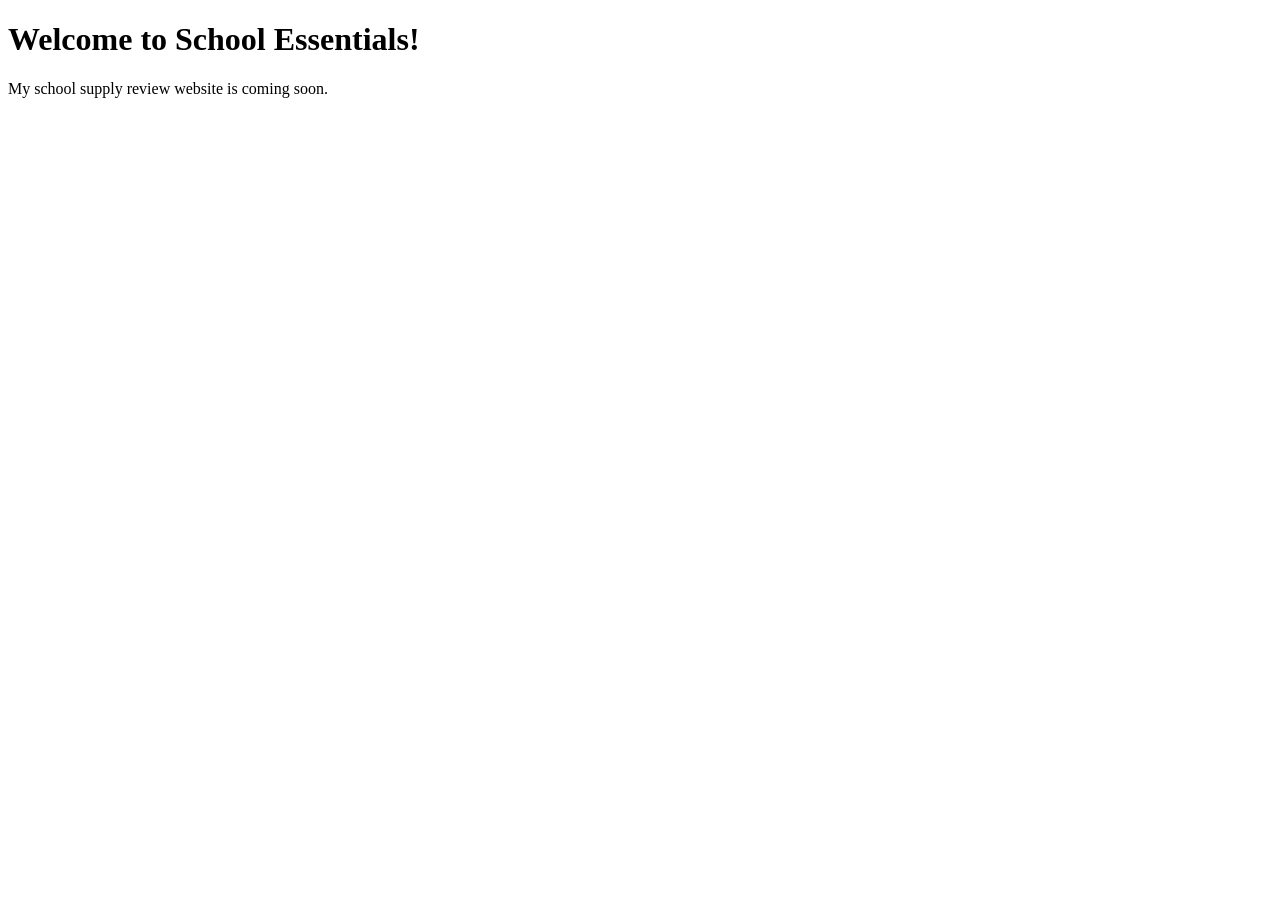
==== index.html @ aa4e3958 "Create index.html" ====
<!DOCTYPE html>
<html>
<head>
    <title>School Essentials</title>
</head>
<body>
    <h1>Welcome to School Essentials!</h1>
    <p>My school supply review website is coming soon.</p>
</body>
</html>
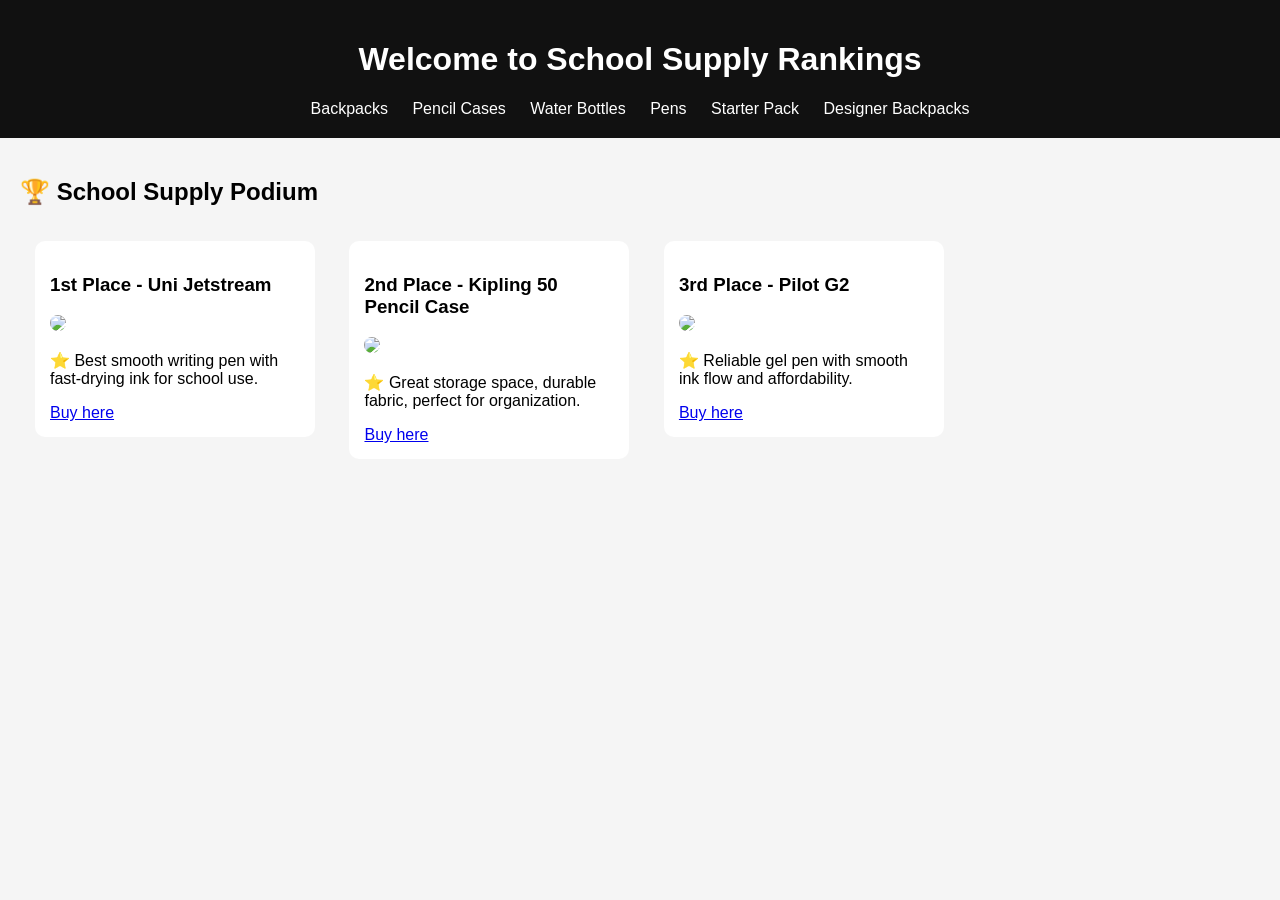
==== commit 26fd2107: "Update index.html" ====
--- a/index.html
+++ b/index.html
@@ -1,10 +1,46 @@
 <!DOCTYPE html>
 <html>
 <head>
-    <title>School Essentials</title>
+  <title>School Supply Rankings</title>
+  <link rel="stylesheet" href="style.css">
 </head>
+
 <body>
-    <h1>Welcome to School Essentials!</h1>
-    <p>My school supply review website is coming soon.</p>
+<header>
+  <h1>Welcome to School Supply Rankings</h1>
+  <nav>
+    <a href="backpacks.html">Backpacks</a>
+    <a href="pencil-cases.html">Pencil Cases</a>
+    <a href="water-bottles.html">Water Bottles</a>
+    <a href="pens.html">Pens</a>
+    <a href="starter-pack.html">Starter Pack</a>
+    <a href="designer-backpacks.html">Designer Backpacks</a>
+  </nav>
+</header>
+
+<div class="container">
+  <h2>🏆 School Supply Podium</h2>
+
+  <div class="card">
+    <h3>1st Place - Uni Jetstream</h3>
+    <img src="https://upload.wikimedia.org/wikipedia/commons/3/3d/Jetstream_pen.jpg">
+    <p>⭐ Best smooth writing pen with fast-drying ink for school use.</p>
+    <a href="https://www.amazon.com/s?k=uni+jetstream+pen">Buy here</a>
+  </div>
+
+  <div class="card">
+    <h3>2nd Place - Kipling 50 Pencil Case</h3>
+    <img src="https://upload.wikimedia.org/wikipedia/commons/5/5c/Kipling_logo_bag.jpg">
+    <p>⭐ Great storage space, durable fabric, perfect for organization.</p>
+    <a href="https://www.amazon.com/s?k=kipling+50+pen+pencil+case">Buy here</a>
+  </div>
+
+  <div class="card">
+    <h3>3rd Place - Pilot G2</h3>
+    <img src="https://upload.wikimedia.org/wikipedia/commons/4/4f/Pilot_G2_pen.jpg">
+    <p>⭐ Reliable gel pen with smooth ink flow and affordability.</p>
+    <a href="https://www.amazon.com/s?k=pilot+g2+pen">Buy here</a>
+  </div>
+</div>
 </body>
 </html>
--- a/style.css
+++ b/style.css
@@ -0,0 +1,47 @@
+body {
+  font-family: Arial, sans-serif;
+  margin: 0;
+  background: #f5f5f5;
+}
+
+header {
+  background: #111;
+  color: white;
+  padding: 20px;
+  text-align: center;
+}
+
+nav a {
+  margin: 10px;
+  color: white;
+  text-decoration: none;
+}
+
+.container {
+  padding: 20px;
+}
+
+.card {
+  background: white;
+  padding: 15px;
+  margin: 15px;
+  border-radius: 10px;
+  display: inline-block;
+  width: 250px;
+  vertical-align: top;
+}
+
+img {
+  width: 100%;
+  border-radius: 10px;
+}
+
+.stars {
+  color: gold;
+  font-size: 18px;
+}
+
+.small {
+  font-size: 12px;
+  color: gray;
+}
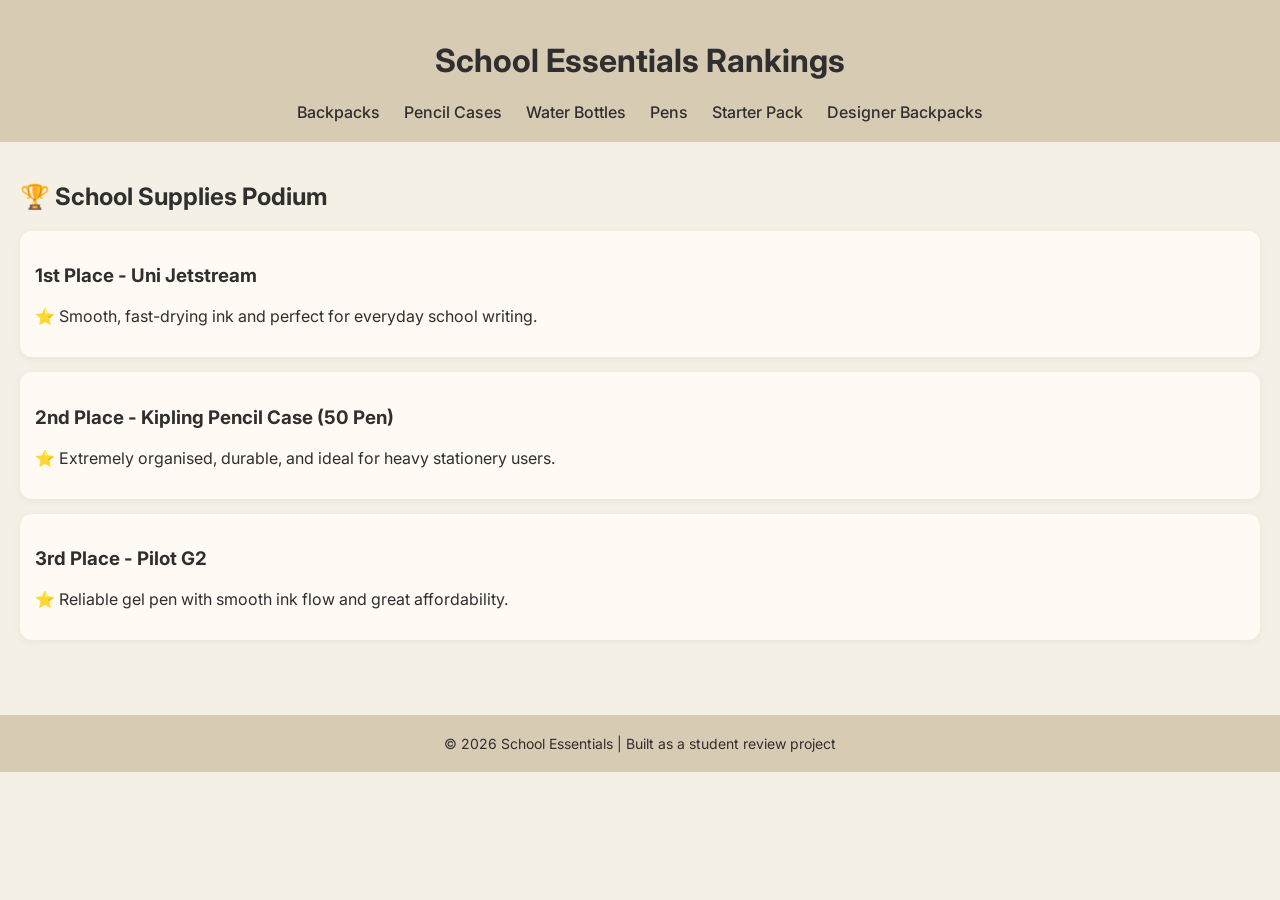
==== commit ef9c11bf: "Update index.html" ====
--- a/index.html
+++ b/index.html
@@ -1,13 +1,14 @@
 <!DOCTYPE html>
 <html>
 <head>
-  <title>School Supply Rankings</title>
+  <title>School Essentials Rankings</title>
   <link rel="stylesheet" href="style.css">
 </head>
 
 <body>
+
 <header>
-  <h1>Welcome to School Supply Rankings</h1>
+  <h1>School Essentials Rankings</h1>
   <nav>
     <a href="backpacks.html">Backpacks</a>
     <a href="pencil-cases.html">Pencil Cases</a>
@@ -19,28 +20,27 @@
 </header>
 
 <div class="container">
-  <h2>🏆 School Supply Podium</h2>
+  <h2>🏆 School Supplies Podium</h2>
 
   <div class="card">
     <h3>1st Place - Uni Jetstream</h3>
-    <img src="https://upload.wikimedia.org/wikipedia/commons/3/3d/Jetstream_pen.jpg">
-    <p>⭐ Best smooth writing pen with fast-drying ink for school use.</p>
-    <a href="https://www.amazon.com/s?k=uni+jetstream+pen">Buy here</a>
+    <p>⭐ Smooth, fast-drying ink and perfect for everyday school writing.</p>
   </div>
 
   <div class="card">
-    <h3>2nd Place - Kipling 50 Pencil Case</h3>
-    <img src="https://upload.wikimedia.org/wikipedia/commons/5/5c/Kipling_logo_bag.jpg">
-    <p>⭐ Great storage space, durable fabric, perfect for organization.</p>
-    <a href="https://www.amazon.com/s?k=kipling+50+pen+pencil+case">Buy here</a>
+    <h3>2nd Place - Kipling Pencil Case (50 Pen)</h3>
+    <p>⭐ Extremely organised, durable, and ideal for heavy stationery users.</p>
   </div>
 
   <div class="card">
     <h3>3rd Place - Pilot G2</h3>
-    <img src="https://upload.wikimedia.org/wikipedia/commons/4/4f/Pilot_G2_pen.jpg">
-    <p>⭐ Reliable gel pen with smooth ink flow and affordability.</p>
-    <a href="https://www.amazon.com/s?k=pilot+g2+pen">Buy here</a>
+    <p>⭐ Reliable gel pen with smooth ink flow and great affordability.</p>
   </div>
 </div>
+
+<footer>
+  © 2026 School Essentials | Built as a student review project
+</footer>
+
 </body>
 </html>
--- a/style.css
+++ b/style.css
@@ -1,20 +1,23 @@
+@import url('https://fonts.googleapis.com/css2?family=Inter:wght@300;400;600;700&display=swap');
+
 body {
-  font-family: Arial, sans-serif;
   margin: 0;
-  background: #f5f5f5;
+  font-family: 'Inter', sans-serif;
+  background: #f5f0e6; /* beige */
+  color: #2f2f2f;
 }
 
 header {
-  background: #111;
-  color: white;
+  background: #d8cbb3;
   padding: 20px;
   text-align: center;
 }
 
 nav a {
   margin: 10px;
-  color: white;
   text-decoration: none;
+  color: #2f2f2f;
+  font-weight: 500;
 }
 
 .container {
@@ -22,26 +25,21 @@
 }
 
 .card {
-  background: white;
+  background: #fffaf3;
+  margin: 15px 0;
   padding: 15px;
-  margin: 15px;
-  border-radius: 10px;
-  display: inline-block;
-  width: 250px;
-  vertical-align: top;
-}
-
-img {
-  width: 100%;
-  border-radius: 10px;
+  border-radius: 12px;
+  box-shadow: 0 2px 8px rgba(0,0,0,0.05);
 }
 
 .stars {
-  color: gold;
-  font-size: 18px;
+  color: #b08d57;
 }
 
-.small {
-  font-size: 12px;
-  color: gray;
+footer {
+  margin-top: 40px;
+  padding: 20px;
+  text-align: center;
+  background: #d8cbb3;
+  font-size: 14px;
 }
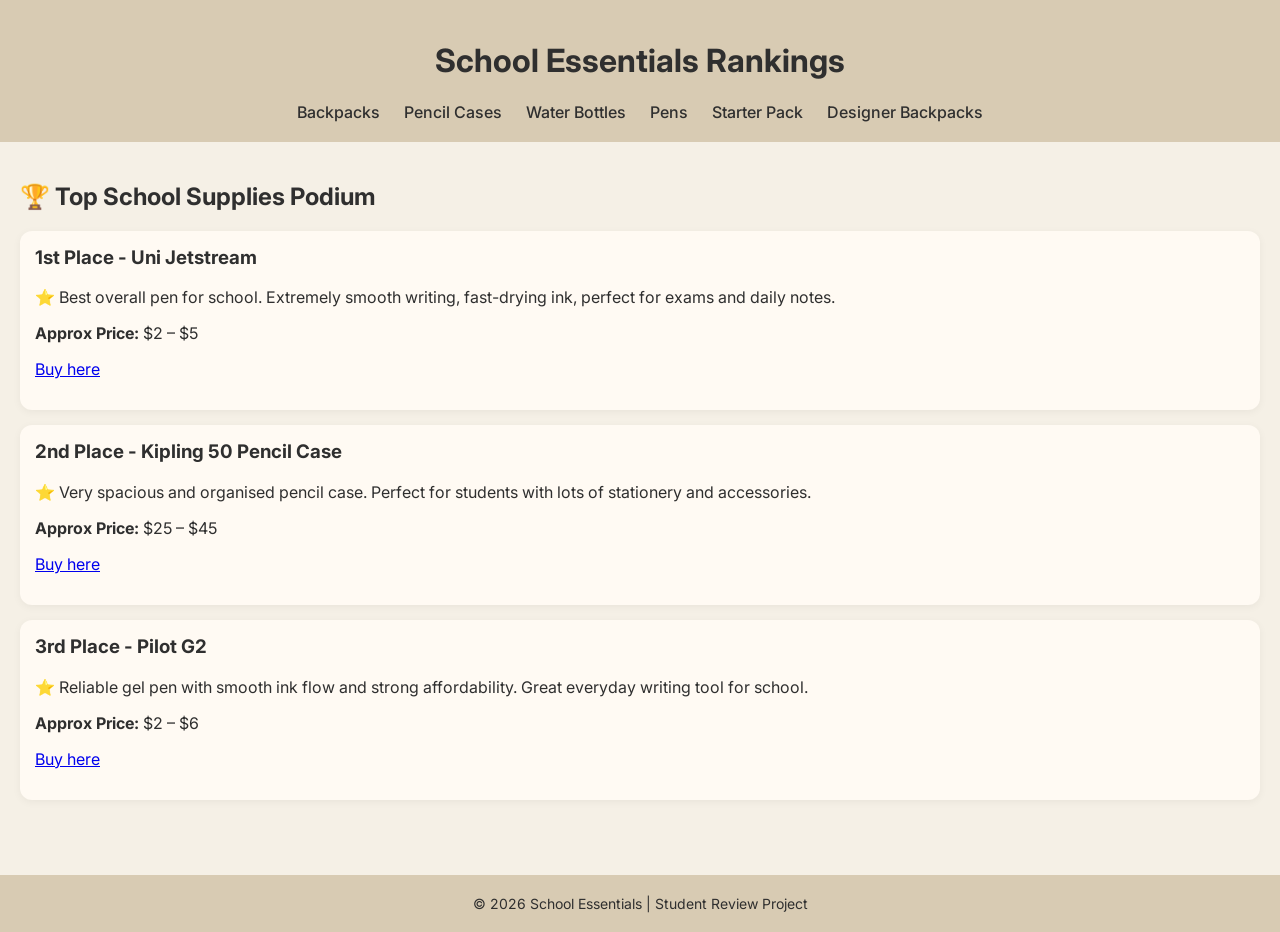
==== commit d3e4713b: "Update index.html" ====
--- a/index.html
+++ b/index.html
@@ -20,26 +20,34 @@
 </header>
 
 <div class="container">
-  <h2>🏆 School Supplies Podium</h2>
+
+  <h2>🏆 Top School Supplies Podium</h2>
 
   <div class="card">
     <h3>1st Place - Uni Jetstream</h3>
-    <p>⭐ Smooth, fast-drying ink and perfect for everyday school writing.</p>
+    <p>⭐ Best overall pen for school. Extremely smooth writing, fast-drying ink, perfect for exams and daily notes.</p>
+    <p><strong>Approx Price:</strong> $2 – $5</p>
+    <p><a href="https://www.amazon.com/s?k=uni+jetstream+pen" target="_blank">Buy here</a></p>
   </div>
 
   <div class="card">
-    <h3>2nd Place - Kipling Pencil Case (50 Pen)</h3>
-    <p>⭐ Extremely organised, durable, and ideal for heavy stationery users.</p>
+    <h3>2nd Place - Kipling 50 Pencil Case</h3>
+    <p>⭐ Very spacious and organised pencil case. Perfect for students with lots of stationery and accessories.</p>
+    <p><strong>Approx Price:</strong> $25 – $45</p>
+    <p><a href="https://www.amazon.com/s?k=kipling+50+pen+pencil+case" target="_blank">Buy here</a></p>
   </div>
 
   <div class="card">
     <h3>3rd Place - Pilot G2</h3>
-    <p>⭐ Reliable gel pen with smooth ink flow and great affordability.</p>
+    <p>⭐ Reliable gel pen with smooth ink flow and strong affordability. Great everyday writing tool for school.</p>
+    <p><strong>Approx Price:</strong> $2 – $6</p>
+    <p><a href="https://www.amazon.com/s?k=pilot+g2+pen" target="_blank">Buy here</a></p>
   </div>
+
 </div>
 
 <footer>
-  © 2026 School Essentials | Built as a student review project
+  © 2026 School Essentials | Student Review Project
 </footer>
 
 </body>
--- a/style.css
+++ b/style.css
@@ -3,7 +3,7 @@
 body {
   margin: 0;
   font-family: 'Inter', sans-serif;
-  background: #f5f0e6; /* beige */
+  background: #f5f0e6;
   color: #2f2f2f;
 }
 
@@ -26,14 +26,14 @@
 
 .card {
   background: #fffaf3;
+  padding: 15px;
   margin: 15px 0;
-  padding: 15px;
   border-radius: 12px;
   box-shadow: 0 2px 8px rgba(0,0,0,0.05);
 }
 
-.stars {
-  color: #b08d57;
+.card h3 {
+  margin-top: 0;
 }
 
 footer {
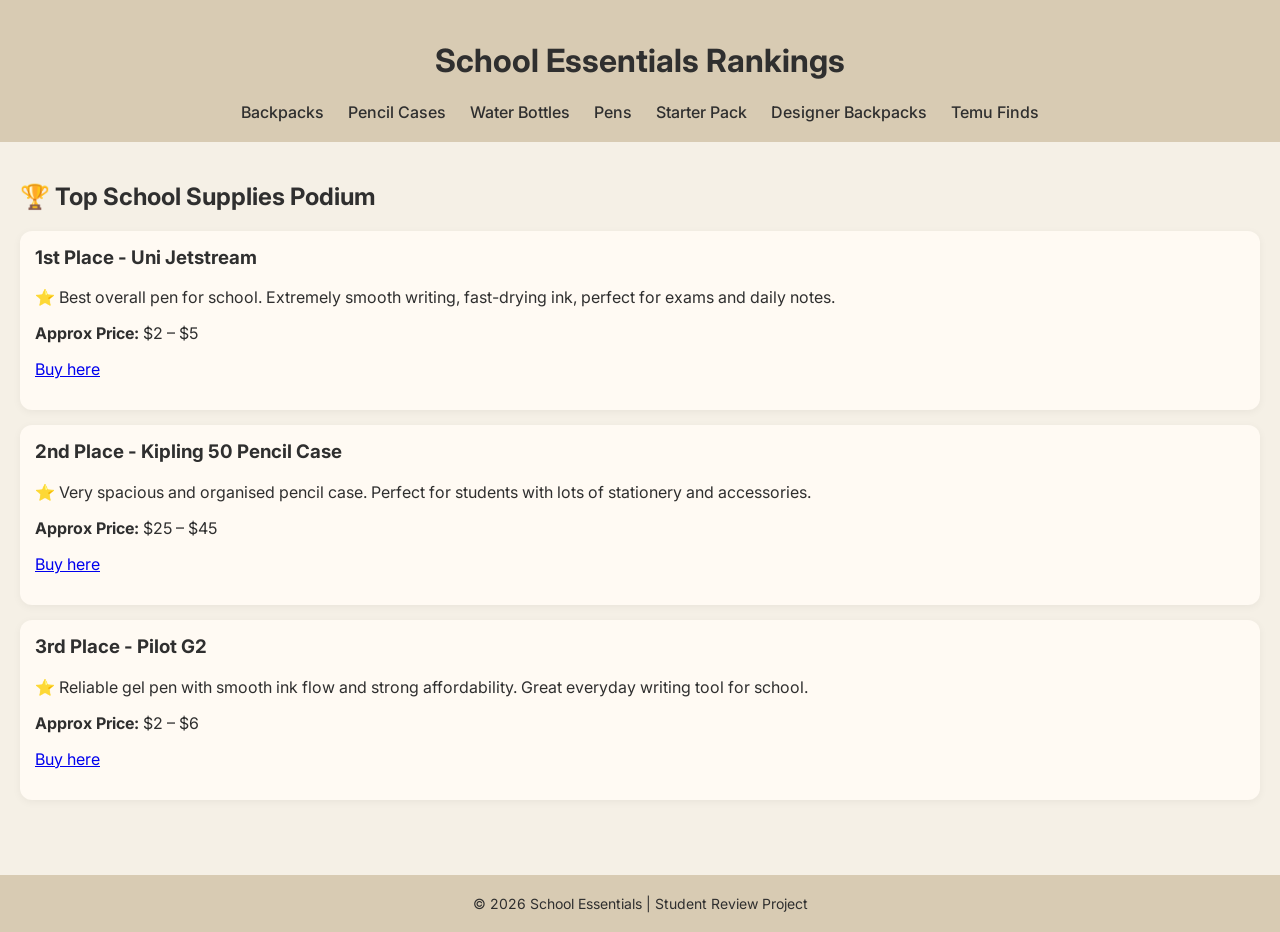
==== commit ec48b6c2: "Update index.html" ====
--- a/index.html
+++ b/index.html
@@ -16,6 +16,7 @@
     <a href="pens.html">Pens</a>
     <a href="starter-pack.html">Starter Pack</a>
     <a href="designer-backpacks.html">Designer Backpacks</a>
+    <a href="temu-finds.html">Temu Finds</a>
   </nav>
 </header>
 
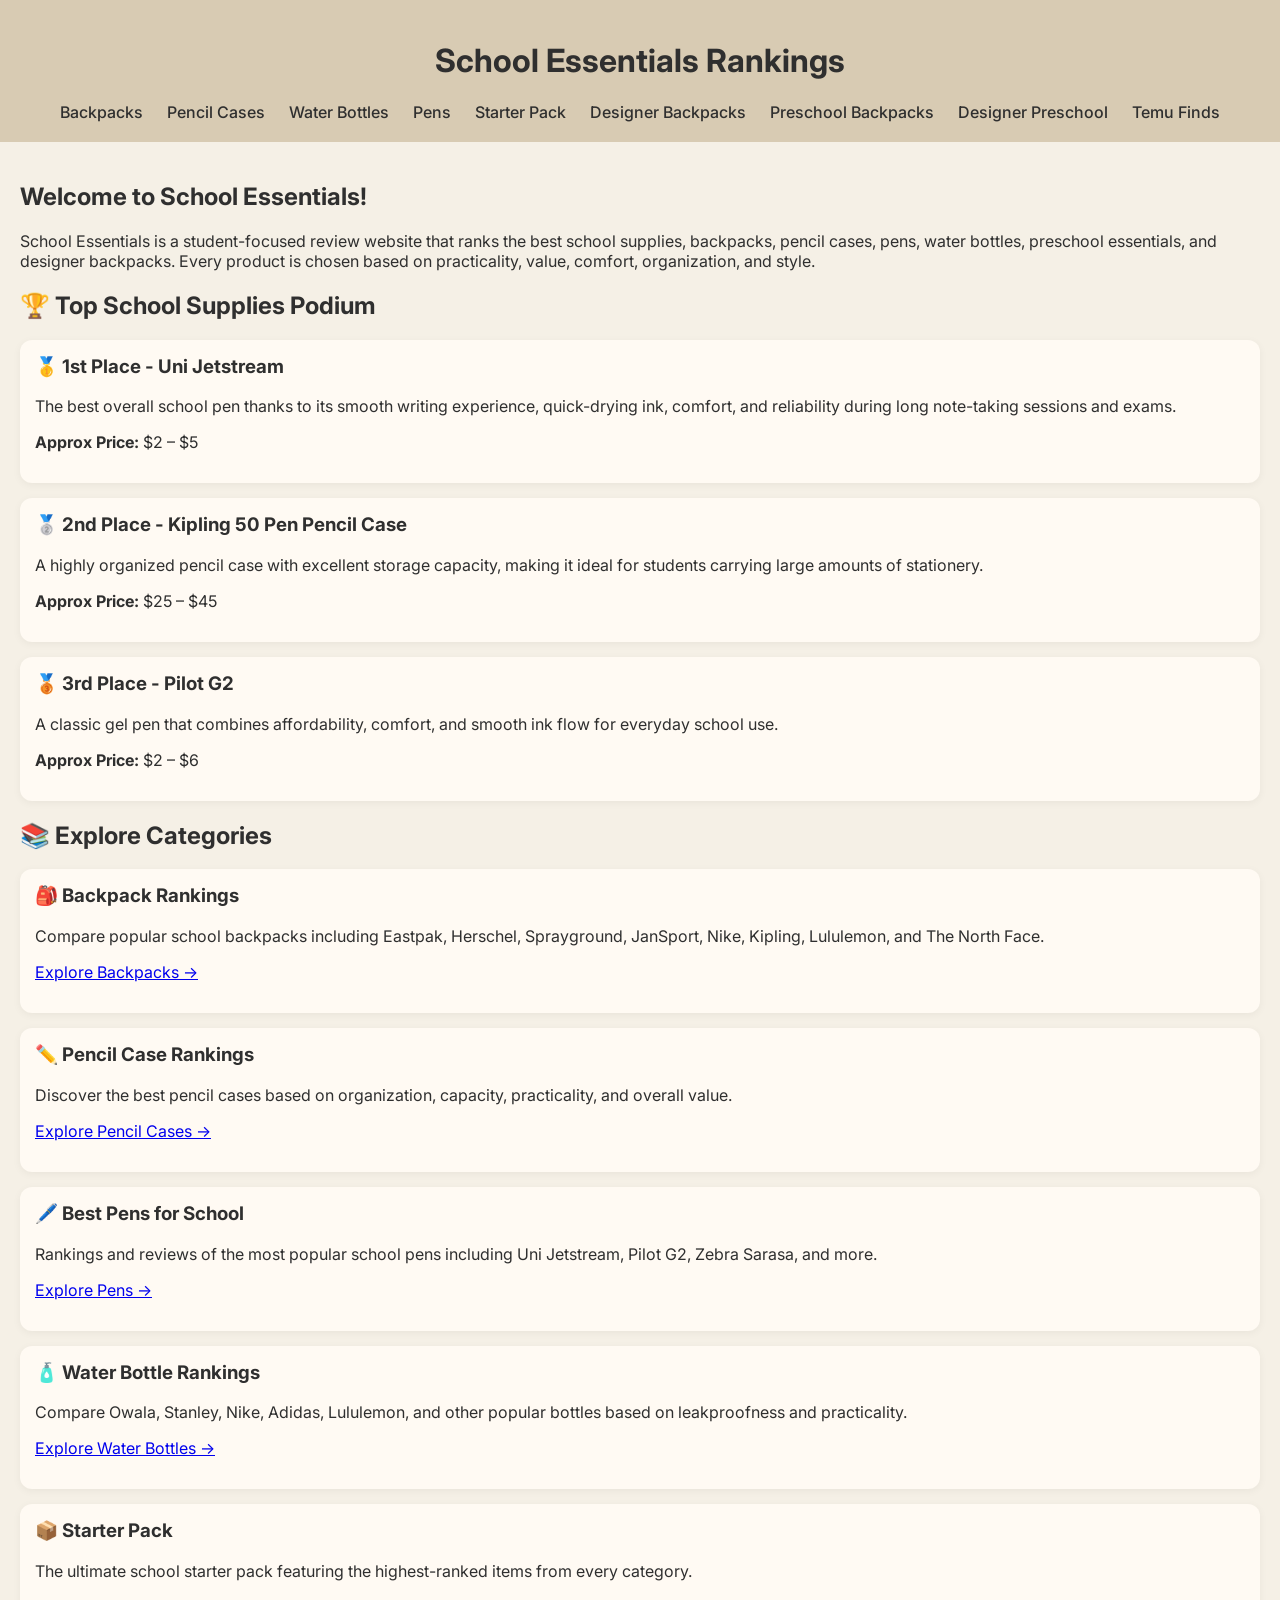
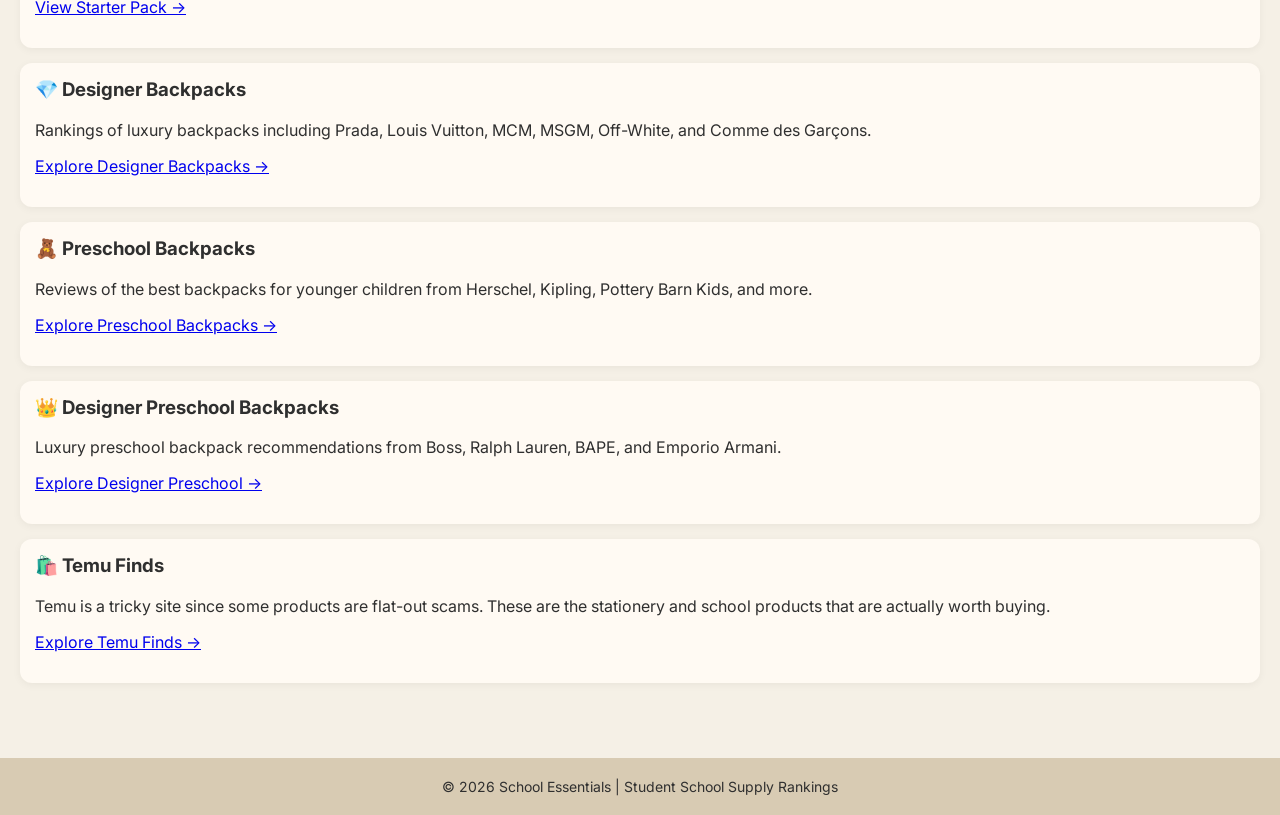
==== commit 25bc7c67: "Update index.html" ====
--- a/index.html
+++ b/index.html
@@ -1,54 +1,157 @@
 <!DOCTYPE html>
 <html>
 <head>
-  <title>School Essentials Rankings</title>
-  <link rel="stylesheet" href="style.css">
+    <title>School Essentials Rankings</title>
+    <link rel="stylesheet" href="style.css">
 </head>
 
 <body>
 
 <header>
-  <h1>School Essentials Rankings</h1>
-  <nav>
-    <a href="backpacks.html">Backpacks</a>
-    <a href="pencil-cases.html">Pencil Cases</a>
-    <a href="water-bottles.html">Water Bottles</a>
-    <a href="pens.html">Pens</a>
-    <a href="starter-pack.html">Starter Pack</a>
-    <a href="designer-backpacks.html">Designer Backpacks</a>
-    <a href="temu-finds.html">Temu Finds</a>
-  </nav>
+    <h1>School Essentials Rankings</h1>
+
+    <nav>
+        <a href="backpacks.html">Backpacks</a>
+        <a href="pencil-cases.html">Pencil Cases</a>
+        <a href="water-bottles.html">Water Bottles</a>
+        <a href="pens.html">Pens</a>
+        <a href="starter-pack.html">Starter Pack</a>
+        <a href="designer-backpacks.html">Designer Backpacks</a>
+        <a href="preschool-backpacks.html">Preschool Backpacks</a>
+        <a href="designer-preschool.html">Designer Preschool</a>
+        <a href="temu-finds.html">Temu Finds</a>
+    </nav>
 </header>
 
 <div class="container">
 
-  <h2>🏆 Top School Supplies Podium</h2>
+    <h2>Welcome to School Essentials!</h2>
 
-  <div class="card">
-    <h3>1st Place - Uni Jetstream</h3>
-    <p>⭐ Best overall pen for school. Extremely smooth writing, fast-drying ink, perfect for exams and daily notes.</p>
-    <p><strong>Approx Price:</strong> $2 – $5</p>
-    <p><a href="https://www.amazon.com/s?k=uni+jetstream+pen" target="_blank">Buy here</a></p>
-  </div>
+    <p>
+        School Essentials is a student-focused review website that ranks the
+        best school supplies, backpacks, pencil cases, pens, water bottles,
+        preschool essentials, and designer backpacks. Every product is chosen
+        based on practicality, value, comfort, organization, and style.
+    </p>
 
-  <div class="card">
-    <h3>2nd Place - Kipling 50 Pencil Case</h3>
-    <p>⭐ Very spacious and organised pencil case. Perfect for students with lots of stationery and accessories.</p>
-    <p><strong>Approx Price:</strong> $25 – $45</p>
-    <p><a href="https://www.amazon.com/s?k=kipling+50+pen+pencil+case" target="_blank">Buy here</a></p>
-  </div>
+    <h2>🏆 Top School Supplies Podium</h2>
 
-  <div class="card">
-    <h3>3rd Place - Pilot G2</h3>
-    <p>⭐ Reliable gel pen with smooth ink flow and strong affordability. Great everyday writing tool for school.</p>
-    <p><strong>Approx Price:</strong> $2 – $6</p>
-    <p><a href="https://www.amazon.com/s?k=pilot+g2+pen" target="_blank">Buy here</a></p>
-  </div>
+    <div class="card">
+        <h3>🥇 1st Place - Uni Jetstream</h3>
+        <p>
+            The best overall school pen thanks to its smooth writing experience,
+            quick-drying ink, comfort, and reliability during long note-taking
+            sessions and exams.
+        </p>
+        <p><strong>Approx Price:</strong> $2 – $5</p>
+    </div>
+
+    <div class="card">
+        <h3>🥈 2nd Place - Kipling 50 Pen Pencil Case</h3>
+        <p>
+            A highly organized pencil case with excellent storage capacity,
+            making it ideal for students carrying large amounts of stationery.
+        </p>
+        <p><strong>Approx Price:</strong> $25 – $45</p>
+    </div>
+
+    <div class="card">
+        <h3>🥉 3rd Place - Pilot G2</h3>
+        <p>
+            A classic gel pen that combines affordability, comfort, and smooth
+            ink flow for everyday school use.
+        </p>
+        <p><strong>Approx Price:</strong> $2 – $6</p>
+    </div>
+
+    <h2>📚 Explore Categories</h2>
+
+    <div class="card">
+        <h3>🎒 Backpack Rankings</h3>
+        <p>
+            Compare popular school backpacks including Eastpak, Herschel,
+            Sprayground, JanSport, Nike, Kipling, Lululemon, and The North Face.
+        </p>
+        <p><a href="backpacks.html">Explore Backpacks →</a></p>
+    </div>
+
+    <div class="card">
+        <h3>✏️ Pencil Case Rankings</h3>
+        <p>
+            Discover the best pencil cases based on organization, capacity,
+            practicality, and overall value.
+        </p>
+        <p><a href="pencil-cases.html">Explore Pencil Cases →</a></p>
+    </div>
+
+    <div class="card">
+        <h3>🖊️ Best Pens for School</h3>
+        <p>
+            Rankings and reviews of the most popular school pens including
+            Uni Jetstream, Pilot G2, Zebra Sarasa, and more.
+        </p>
+        <p><a href="pens.html">Explore Pens →</a></p>
+    </div>
+
+    <div class="card">
+        <h3>🧴 Water Bottle Rankings</h3>
+        <p>
+            Compare Owala, Stanley, Nike, Adidas, Lululemon, and other popular
+            bottles based on leakproofness and practicality.
+        </p>
+        <p><a href="water-bottles.html">Explore Water Bottles →</a></p>
+    </div>
+
+    <div class="card">
+        <h3>📦 Starter Pack</h3>
+        <p>
+            The ultimate school starter pack featuring the highest-ranked items
+            from every category.
+        </p>
+        <p><a href="starter-pack.html">View Starter Pack →</a></p>
+    </div>
+
+    <div class="card">
+        <h3>💎 Designer Backpacks</h3>
+        <p>
+            Rankings of luxury backpacks including Prada, Louis Vuitton,
+            MCM, MSGM, Off-White, and Comme des Garçons.
+        </p>
+        <p><a href="designer-backpacks.html">Explore Designer Backpacks →</a></p>
+    </div>
+
+    <div class="card">
+        <h3>🧸 Preschool Backpacks</h3>
+        <p>
+            Reviews of the best backpacks for younger children from Herschel,
+            Kipling, Pottery Barn Kids, and more.
+        </p>
+        <p><a href="preschool-backpacks.html">Explore Preschool Backpacks →</a></p>
+    </div>
+
+    <div class="card">
+        <h3>👑 Designer Preschool Backpacks</h3>
+        <p>
+            Luxury preschool backpack recommendations from Boss, Ralph Lauren,
+            BAPE, and Emporio Armani.
+        </p>
+        <p><a href="designer-preschool.html">Explore Designer Preschool →</a></p>
+    </div>
+
+    <div class="card">
+        <h3>🛍️ Temu Finds</h3>
+        <p>
+            Temu is a tricky site since some products are flat-out scams.
+            These are the stationery and school products that are actually
+            worth buying.
+        </p>
+        <p><a href="temu-finds.html">Explore Temu Finds →</a></p>
+    </div>
 
 </div>
 
 <footer>
-  © 2026 School Essentials | Student Review Project
+    © 2026 School Essentials | Student School Supply Rankings
 </footer>
 
 </body>
